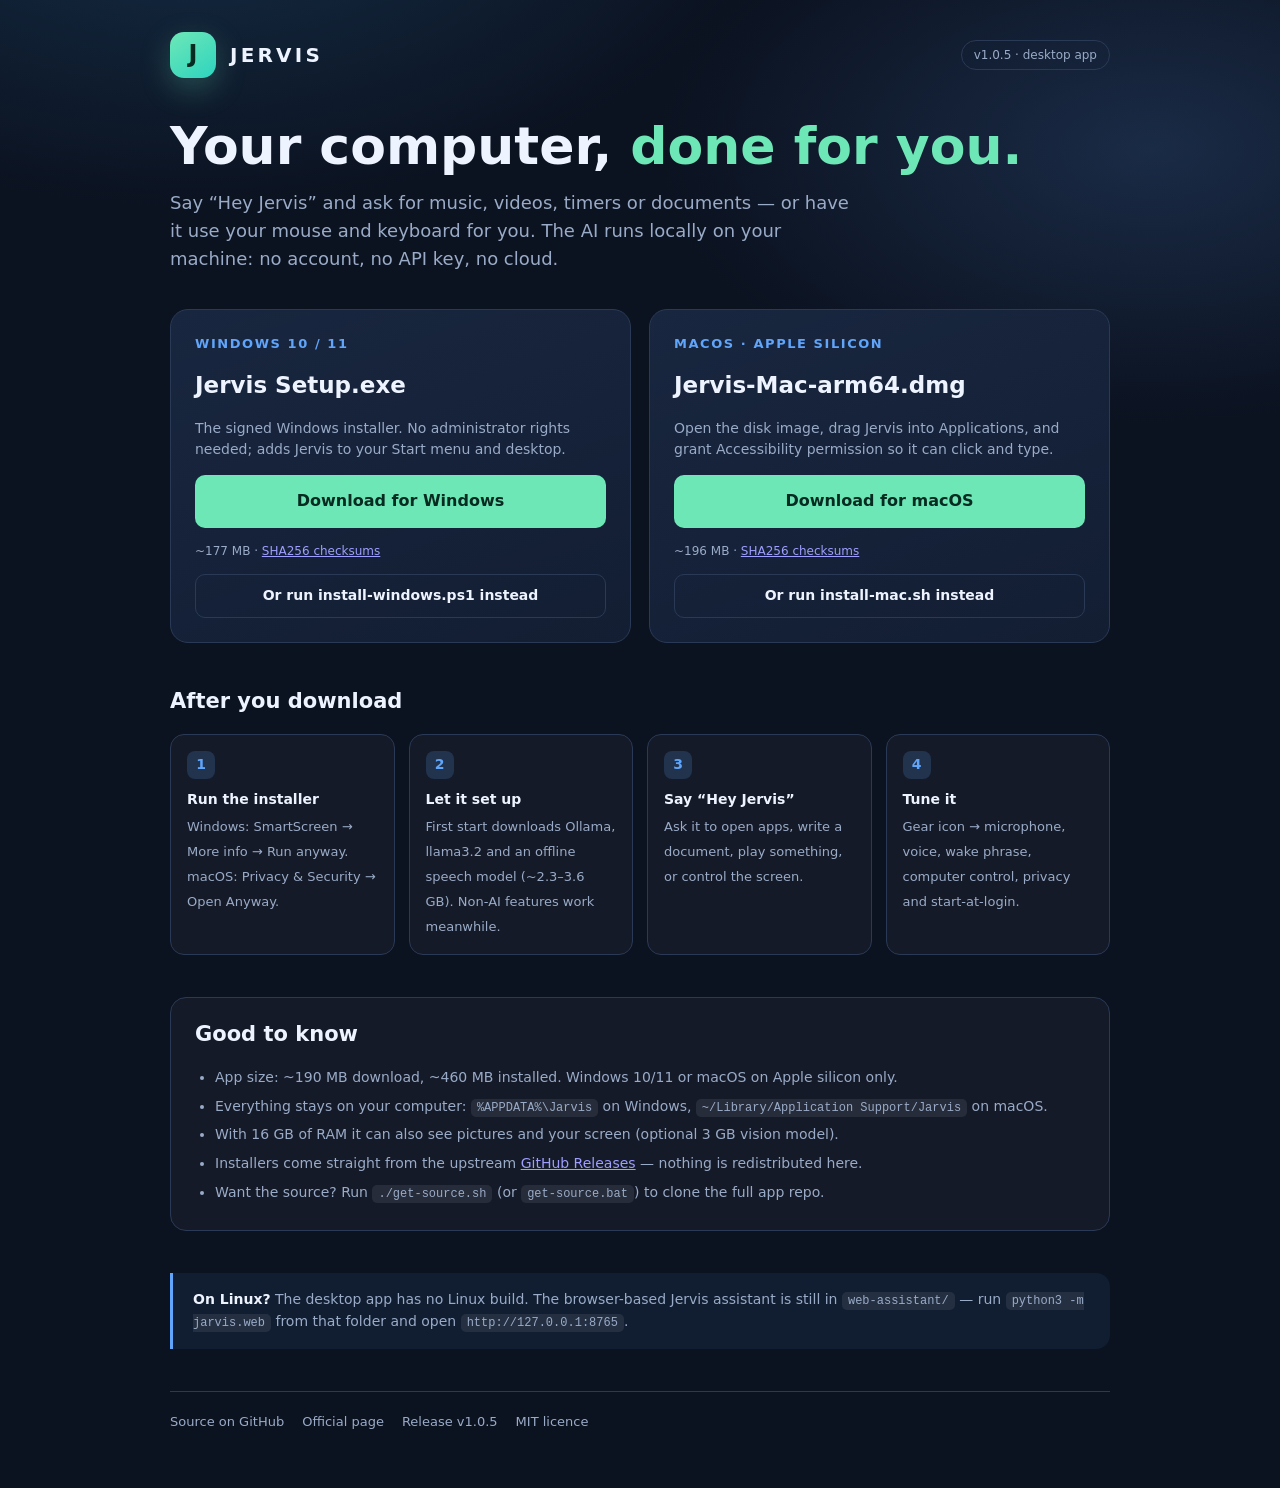
==== site/index.html @ ba57968f "Switch to Jervis desktop app: installers, download page, source scripts; keep browser assistant as f" ====
<!doctype html>
<html lang="en">
<head>
<meta charset="utf-8" />
<meta name="viewport" content="width=device-width, initial-scale=1" />
<title>Get Jervis for your computer</title>
<style>
  :root {
    color-scheme: dark;
    --bg: #0b1220;
    --panel: #131e33;
    --panel-2: #18263f;
    --line: #2a3a56;
    --ink: #eef4ff;
    --muted: #9aabc7;
    --green: #6ee7b7;
    --blue: #60a5fa;
  }
  * { box-sizing: border-box; }
  body {
    margin: 0;
    min-height: 100vh;
    font-family: ui-sans-serif, system-ui, -apple-system, "Segoe UI", Roboto, sans-serif;
    color: var(--ink);
    background: radial-gradient(1000px 600px at 15% -10%, #16304a 0%, transparent 60%),
                radial-gradient(900px 500px at 90% 10%, #1a2b46 0%, transparent 55%),
                var(--bg);
    line-height: 1.55;
  }
  .wrap { max-width: 980px; margin: 0 auto; padding: 32px 20px 56px; }
  header { display: flex; align-items: center; gap: 14px; margin-bottom: 40px; }
  .mark {
    width: 46px; height: 46px; border-radius: 14px;
    display: grid; place-items: center;
    background: linear-gradient(145deg, var(--green), #2dd4bf);
    color: #062b20; font-weight: 900; font-size: 24px;
    box-shadow: 0 10px 30px rgba(110, 231, 183, .25);
  }
  .brand { font-weight: 800; font-size: 20px; letter-spacing: .16em; }
  .version {
    margin-left: auto; font-size: 12px; color: var(--muted);
    border: 1px solid var(--line); border-radius: 999px; padding: 5px 12px;
  }
  h1 { font-size: clamp(32px, 5vw, 52px); line-height: 1.1; margin: 0 0 14px; }
  h1 span { color: var(--green); }
  .lead { font-size: 18px; color: var(--muted); max-width: 680px; margin: 0 0 36px; }
  .grid { display: grid; grid-template-columns: repeat(2, minmax(0, 1fr)); gap: 18px; }
  .card {
    background: linear-gradient(160deg, var(--panel-2), var(--panel));
    border: 1px solid var(--line); border-radius: 18px; padding: 24px;
    display: flex; flex-direction: column; gap: 14px;
  }
  .os { font-size: 13px; text-transform: uppercase; letter-spacing: .12em; color: var(--blue); font-weight: 800; }
  .card h2 { margin: 0; font-size: 23px; }
  .card p { margin: 0; color: var(--muted); font-size: 14px; flex: 1; }
  .btn {
    display: block; text-align: center; text-decoration: none;
    background: var(--green); color: #062b20; font-weight: 800;
    padding: 14px 18px; border-radius: 10px; font-size: 16px;
    transition: transform .15s ease, filter .15s ease;
  }
  .btn:hover { transform: translateY(-2px); filter: brightness(1.06); }
  .btn.alt { background: transparent; color: var(--ink); border: 1px solid var(--line); font-weight: 600; font-size: 14px; padding: 10px 14px; }
  .meta { font-size: 12px; color: var(--muted); }
  section { margin-top: 42px; }
  h3 { font-size: 21px; margin: 0 0 16px; }
  .steps { display: grid; grid-template-columns: repeat(4, minmax(0, 1fr)); gap: 14px; counter-reset: step; }
  .step { background: rgba(255,255,255,.035); border: 1px solid var(--line); border-radius: 14px; padding: 16px; }
  .step::before {
    counter-increment: step; content: counter(step);
    display: grid; place-items: center; width: 28px; height: 28px; margin-bottom: 10px;
    border-radius: 8px; background: rgba(96,165,250,.18); color: var(--blue); font-weight: 800; font-size: 14px;
  }
  .step strong { display: block; font-size: 14px; margin-bottom: 4px; }
  .step span { font-size: 13px; color: var(--muted); }
  .notes { background: rgba(255,255,255,.035); border: 1px solid var(--line); border-radius: 16px; padding: 20px 24px; }
  .notes ul { margin: 0; padding-left: 20px; color: var(--muted); font-size: 14px; }
  .notes li { margin: 7px 0; }
  .linux { border-left: 3px solid var(--blue); background: rgba(96,165,250,.08); border-radius: 0 14px 14px 0; padding: 16px 20px; font-size: 14px; color: var(--muted); }
  .linux strong { color: var(--ink); }
  footer { margin-top: 42px; padding-top: 20px; border-top: 1px solid var(--line); display: flex; flex-wrap: wrap; gap: 18px; font-size: 13px; }
  footer a { color: var(--muted); text-decoration: none; }
  footer a:hover { color: var(--green); text-decoration: underline; }
  code { background: rgba(255,255,255,.08); padding: 2px 6px; border-radius: 5px; font-size: 12px; }
  @media (max-width: 760px) {
    .grid, .steps { grid-template-columns: 1fr; }
    .steps { grid-template-columns: repeat(2, minmax(0, 1fr)); }
  }
</style>
</head>
<body>
<div class="wrap">
  <header>
    <div class="mark">J</div>
    <div class="brand">JERVIS</div>
    <div class="version">v1.0.5 · desktop app</div>
  </header>

  <h1>Your computer, <span>done for you.</span></h1>
  <p class="lead">
    Say “Hey Jervis” and ask for music, videos, timers or documents — or have it
    use your mouse and keyboard for you. The AI runs locally on your machine:
    no account, no API key, no cloud.
  </p>

  <div class="grid">
    <div class="card">
      <div class="os">Windows 10 / 11</div>
      <h2>Jervis Setup.exe</h2>
      <p>The signed Windows installer. No administrator rights needed; adds Jervis to your Start menu and desktop.</p>
      <a class="btn" href="https://github.com/TheJarvis-App/jarvis-app/releases/download/v1.0.5/Jervis.Setup.exe">Download for Windows</a>
      <div class="meta">~177 MB · <a href="https://github.com/TheJarvis-App/jarvis-app/releases/download/v1.0.5/SHA256SUMS.txt">SHA256 checksums</a></div>
      <a class="btn alt" href="https://github.com/TheJarvis-App/jarvis-app/releases/tag/v1.0.5">Or run install-windows.ps1 instead</a>
    </div>

    <div class="card">
      <div class="os">macOS · Apple silicon</div>
      <h2>Jervis-Mac-arm64.dmg</h2>
      <p>Open the disk image, drag Jervis into Applications, and grant Accessibility permission so it can click and type.</p>
      <a class="btn" href="https://github.com/TheJarvis-App/jarvis-app/releases/download/v1.0.5/Jervis-Mac-arm64.dmg">Download for macOS</a>
      <div class="meta">~196 MB · <a href="https://github.com/TheJarvis-App/jarvis-app/releases/download/v1.0.5/SHA256SUMS.txt">SHA256 checksums</a></div>
      <a class="btn alt" href="https://github.com/TheJarvis-App/jarvis-app/releases/tag/v1.0.5">Or run install-mac.sh instead</a>
    </div>
  </div>

  <section>
    <h3>After you download</h3>
    <div class="steps">
      <div class="step"><strong>Run the installer</strong><span>Windows: SmartScreen → More info → Run anyway. macOS: Privacy &amp; Security → Open Anyway.</span></div>
      <div class="step"><strong>Let it set up</strong><span>First start downloads Ollama, llama3.2 and an offline speech model (~2.3–3.6 GB). Non-AI features work meanwhile.</span></div>
      <div class="step"><strong>Say “Hey Jervis”</strong><span>Ask it to open apps, write a document, play something, or control the screen.</span></div>
      <div class="step"><strong>Tune it</strong><span>Gear icon → microphone, voice, wake phrase, computer control, privacy and start-at-login.</span></div>
    </div>
  </section>

  <section class="notes">
    <h3>Good to know</h3>
    <ul>
      <li>App size: ~190 MB download, ~460 MB installed. Windows 10/11 or macOS on Apple silicon only.</li>
      <li>Everything stays on your computer: <code>%APPDATA%\Jarvis</code> on Windows, <code>~/Library/Application Support/Jarvis</code> on macOS.</li>
      <li>With 16 GB of RAM it can also see pictures and your screen (optional 3 GB vision model).</li>
      <li>Installers come straight from the upstream <a href="https://github.com/TheJarvis-App/jarvis-app/releases/latest">GitHub Releases</a> — nothing is redistributed here.</li>
      <li>Want the source? Run <code>./get-source.sh</code> (or <code>get-source.bat</code>) to clone the full app repo.</li>
    </ul>
  </section>

  <section class="linux">
    <strong>On Linux?</strong> The desktop app has no Linux build. The browser-based
    Jervis assistant is still in <code>web-assistant/</code> — run
    <code>python3 -m jarvis.web</code> from that folder and open
    <code>http://127.0.0.1:8765</code>.
  </section>

  <footer>
    <a href="https://github.com/TheJarvis-App/jarvis-app">Source on GitHub</a>
    <a href="https://arielzaha.github.io/jervis/">Official page</a>
    <a href="https://github.com/TheJarvis-App/jarvis-app/releases/tag/v1.0.5">Release v1.0.5</a>
    <a href="https://github.com/TheJarvis-App/jarvis-app/blob/main/LICENSE">MIT licence</a>
  </footer>
</div>
</body>
</html>
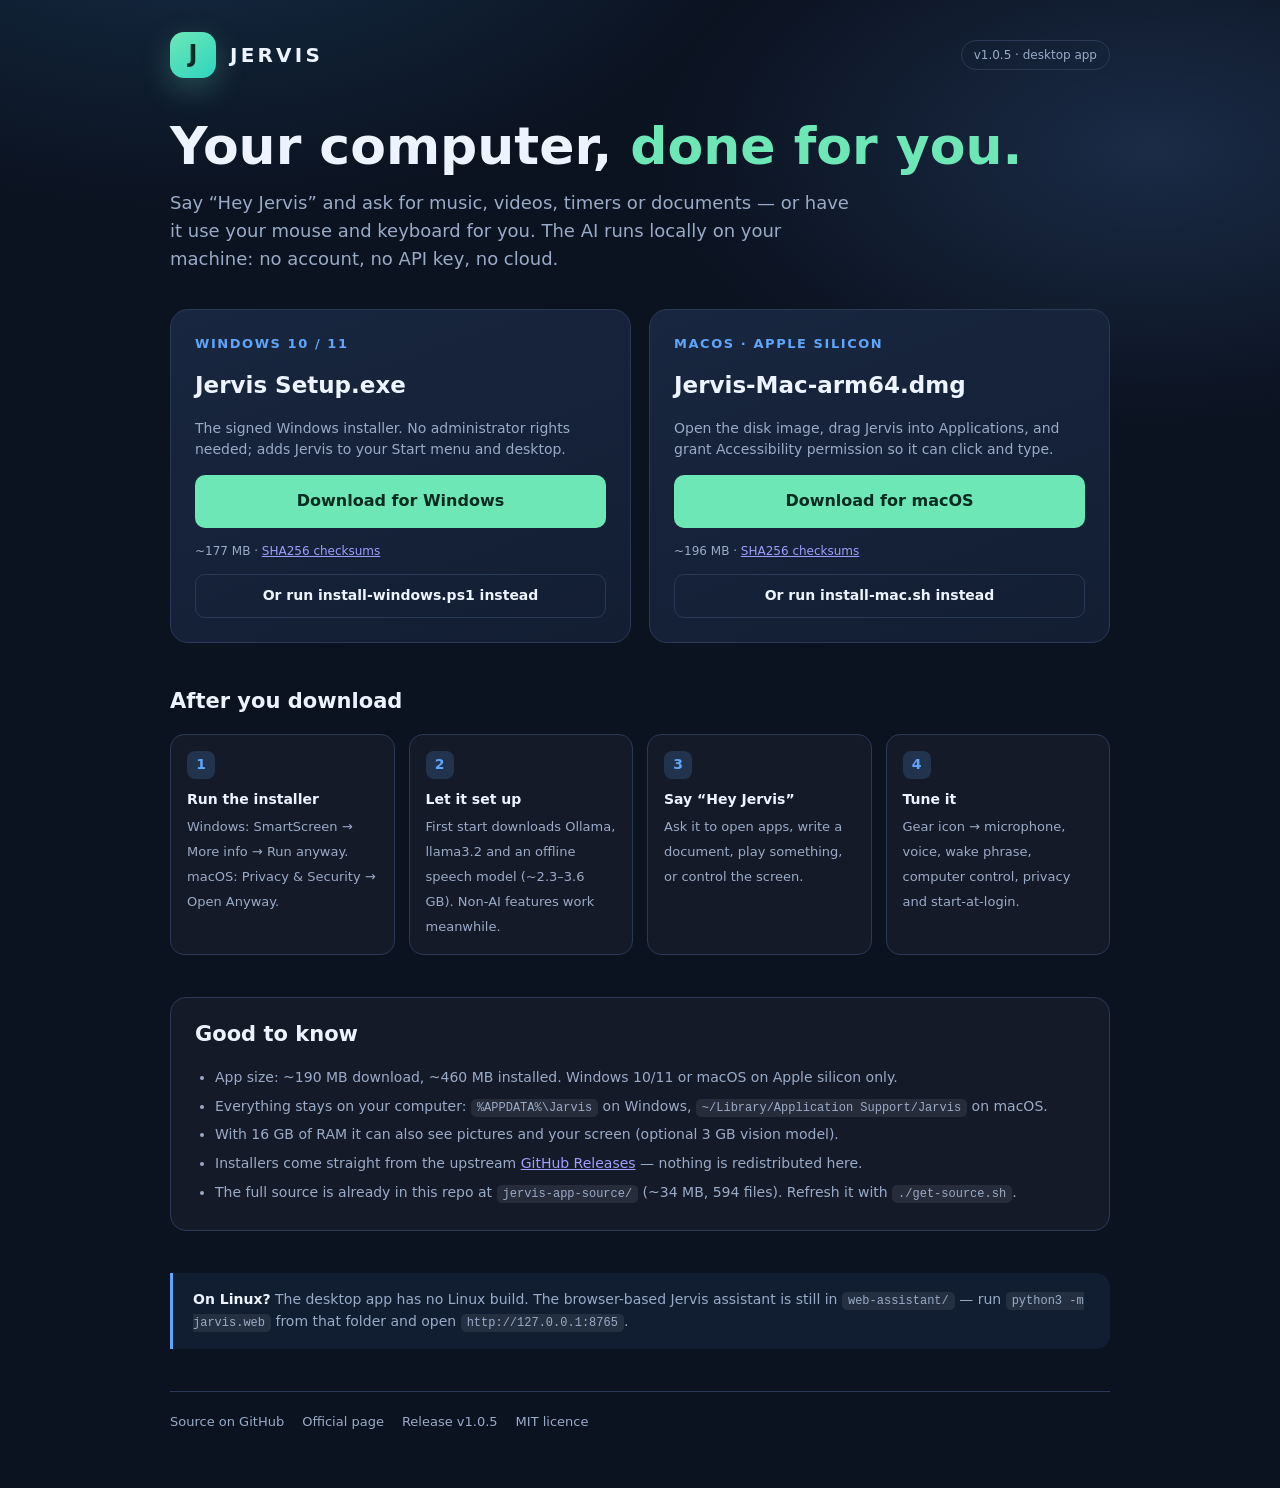
==== commit f593e01f: "Vendor full Jervis desktop app source (594 files, 34 MB) into jervis-app-source/ Co-authored-by: are" ====
--- a/site/index.html
+++ b/site/index.html
@@ -140,7 +140,7 @@
       <li>Everything stays on your computer: <code>%APPDATA%\Jarvis</code> on Windows, <code>~/Library/Application Support/Jarvis</code> on macOS.</li>
       <li>With 16 GB of RAM it can also see pictures and your screen (optional 3 GB vision model).</li>
       <li>Installers come straight from the upstream <a href="https://github.com/TheJarvis-App/jarvis-app/releases/latest">GitHub Releases</a> — nothing is redistributed here.</li>
-      <li>Want the source? Run <code>./get-source.sh</code> (or <code>get-source.bat</code>) to clone the full app repo.</li>
+      <li>The full source is already in this repo at <code>jervis-app-source/</code> (~34 MB, 594 files). Refresh it with <code>./get-source.sh</code>.</li>
     </ul>
   </section>
 
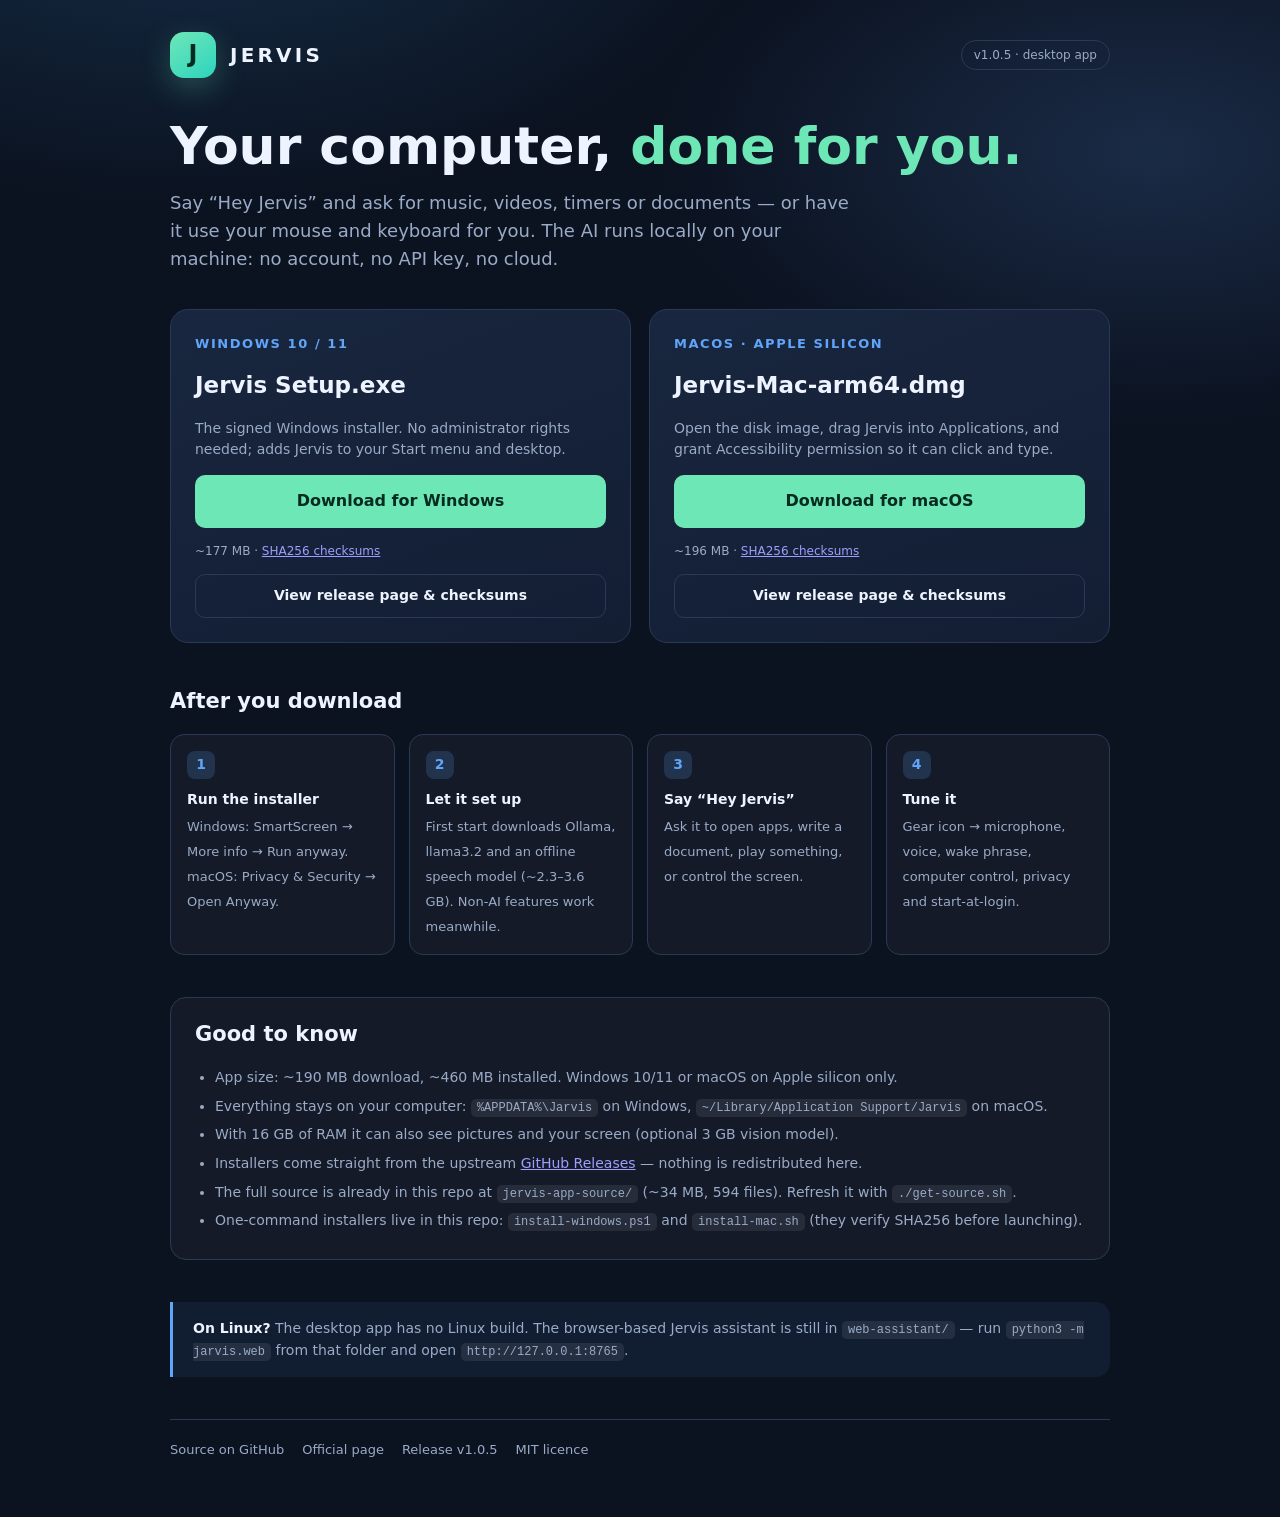
==== commit 93a3c3b5: "Repair preview: reproducible start scripts, fix misleading links, add favicon, update docs Co-author" ====
--- a/site/index.html
+++ b/site/index.html
@@ -4,6 +4,7 @@
 <meta charset="utf-8" />
 <meta name="viewport" content="width=device-width, initial-scale=1" />
 <title>Get Jervis for your computer</title>
+<link rel="icon" href="data:image/svg+xml,%3Csvg xmlns='http://www.w3.org/2000/svg' viewBox='0 0 64 64'%3E%3Crect width='64' height='64' rx='14' fill='%236ee7b7'/%3E%3Ctext x='32' y='46' font-size='40' font-family='Arial' font-weight='bold' text-anchor='middle' fill='%23062b20'%3EJ%3C/text%3E%3C/svg%3E" />
 <style>
   :root {
     color-scheme: dark;
@@ -110,7 +111,7 @@
       <p>The signed Windows installer. No administrator rights needed; adds Jervis to your Start menu and desktop.</p>
       <a class="btn" href="https://github.com/TheJarvis-App/jarvis-app/releases/download/v1.0.5/Jervis.Setup.exe">Download for Windows</a>
       <div class="meta">~177 MB · <a href="https://github.com/TheJarvis-App/jarvis-app/releases/download/v1.0.5/SHA256SUMS.txt">SHA256 checksums</a></div>
-      <a class="btn alt" href="https://github.com/TheJarvis-App/jarvis-app/releases/tag/v1.0.5">Or run install-windows.ps1 instead</a>
+      <a class="btn alt" href="https://github.com/TheJarvis-App/jarvis-app/releases/tag/v1.0.5">View release page &amp; checksums</a>
     </div>
 
     <div class="card">
@@ -119,7 +120,7 @@
       <p>Open the disk image, drag Jervis into Applications, and grant Accessibility permission so it can click and type.</p>
       <a class="btn" href="https://github.com/TheJarvis-App/jarvis-app/releases/download/v1.0.5/Jervis-Mac-arm64.dmg">Download for macOS</a>
       <div class="meta">~196 MB · <a href="https://github.com/TheJarvis-App/jarvis-app/releases/download/v1.0.5/SHA256SUMS.txt">SHA256 checksums</a></div>
-      <a class="btn alt" href="https://github.com/TheJarvis-App/jarvis-app/releases/tag/v1.0.5">Or run install-mac.sh instead</a>
+      <a class="btn alt" href="https://github.com/TheJarvis-App/jarvis-app/releases/tag/v1.0.5">View release page &amp; checksums</a>
     </div>
   </div>
 
@@ -141,6 +142,7 @@
       <li>With 16 GB of RAM it can also see pictures and your screen (optional 3 GB vision model).</li>
       <li>Installers come straight from the upstream <a href="https://github.com/TheJarvis-App/jarvis-app/releases/latest">GitHub Releases</a> — nothing is redistributed here.</li>
       <li>The full source is already in this repo at <code>jervis-app-source/</code> (~34 MB, 594 files). Refresh it with <code>./get-source.sh</code>.</li>
+      <li>One-command installers live in this repo: <code>install-windows.ps1</code> and <code>install-mac.sh</code> (they verify SHA256 before launching).</li>
     </ul>
   </section>
 
